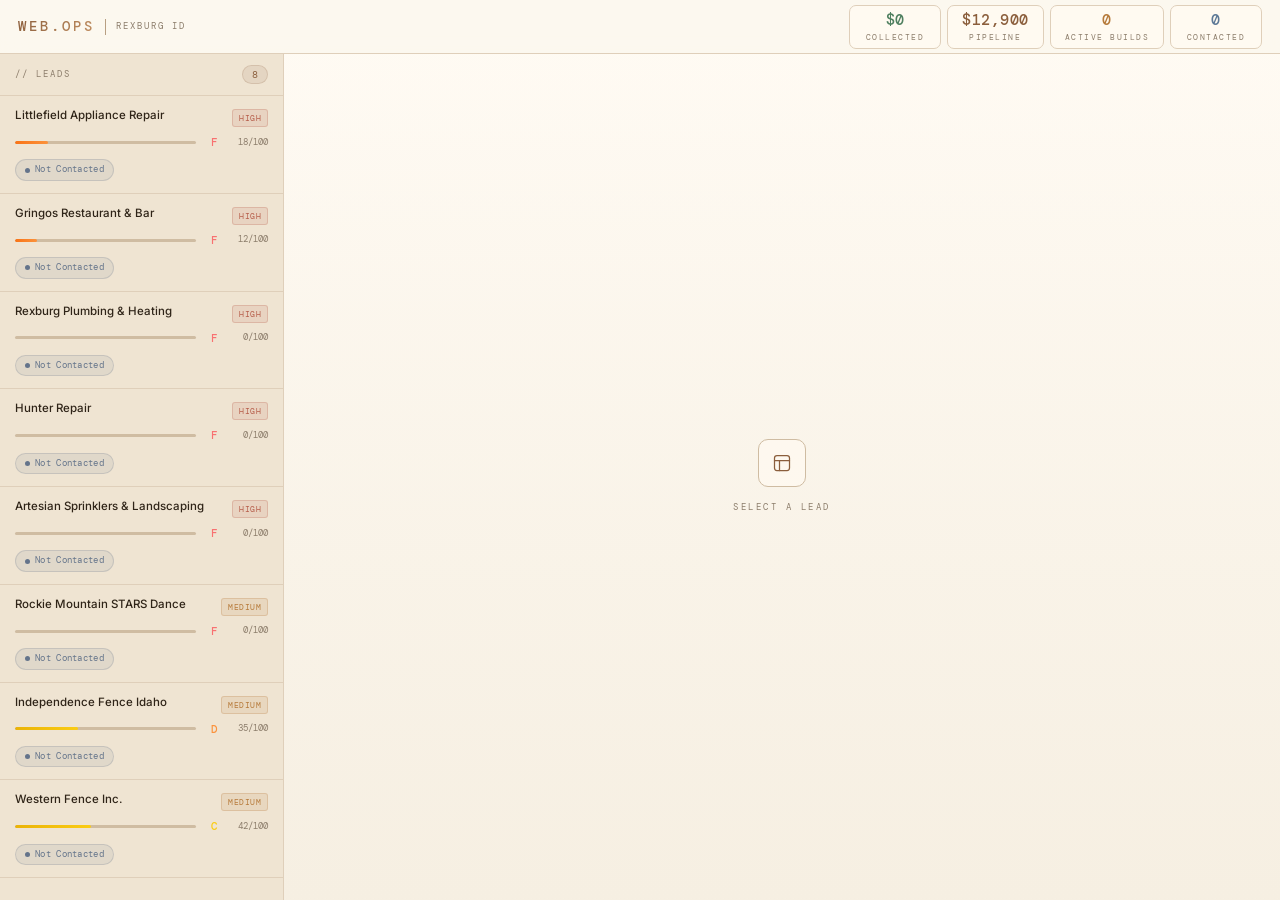
==== index.html @ b69aa04b "Initial commit" ====
<!DOCTYPE html>
<html lang="en">
<head>
  <meta charset="UTF-8">
  <meta name="viewport" content="width=device-width, initial-scale=1.0">
  <title>WEB.OPS — Rexburg CRM</title>
  <link rel="preconnect" href="https://fonts.googleapis.com">
  <link href="https://fonts.googleapis.com/css2?family=Inter:wght@300;400;500;600&family=DM+Mono:ital,wght@0,300;0,400;0,500;1,300&display=swap" rel="stylesheet">
  <link rel="stylesheet" href="styles.css">
</head>
<body>

  <div class="app">

    <!-- ── Topbar ─────────────────────────────────────── -->
    <header class="topbar">

      <!-- Mobile hamburger -->
      <button class="menu-btn" onclick="toggleSidebar()" aria-label="Menu">
        <svg viewBox="0 0 24 24" fill="none" stroke="currentColor" stroke-width="2"
             stroke-linecap="round" stroke-linejoin="round">
          <line x1="3" y1="6"  x2="21" y2="6"/>
          <line x1="3" y1="12" x2="21" y2="12"/>
          <line x1="3" y1="18" x2="21" y2="18"/>
        </svg>
      </button>

      <!-- Logo -->
      <div class="logo">
        <span class="logo-wordmark">WEB.OPS</span>
        <div class="logo-divider"></div>
        <span class="logo-loc">REXBURG ID</span>
      </div>

      <!-- Stats -->
      <div class="stats-row">
        <div class="stat">
          <div class="stat-val" id="s-rev" style="color:var(--green)">$0</div>
          <div class="stat-lbl">COLLECTED</div>
        </div>
        <div class="stat">
          <div class="stat-val" id="s-pip" style="color:var(--accent)">$0</div>
          <div class="stat-lbl">PIPELINE</div>
        </div>
        <div class="stat">
          <div class="stat-val" id="s-bld" style="color:var(--orange)">0</div>
          <div class="stat-lbl">ACTIVE BUILDS</div>
        </div>
        <div class="stat">
          <div class="stat-val" id="s-con" style="color:var(--blue)">0</div>
          <div class="stat-lbl">CONTACTED</div>
        </div>
      </div>

    </header>

    <!-- ── Main layout ──────────────────────────────────── -->
    <div class="main">

      <!-- Mobile overlay -->
      <div class="sidebar-overlay" id="overlay" onclick="closeSidebar()"></div>

      <!-- Sidebar -->
      <aside class="sidebar" id="sidebar">
        <div class="sidebar-header">
          <span class="sidebar-label">// LEADS</span>
          <span class="lead-count" id="lead-count">0</span>
        </div>
        <div class="lead-list" id="lead-list"></div>
      </aside>

      <!-- Detail panel -->
      <main class="content" id="content">
        <div class="empty-state">
          <div class="empty-icon">
            <svg width="20" height="20" viewBox="0 0 24 24" fill="none"
                 stroke="currentColor" stroke-width="1.5"
                 stroke-linecap="round" stroke-linejoin="round">
              <rect x="3" y="3" width="18" height="18" rx="3"/>
              <path d="M3 9h18M9 21V9"/>
            </svg>
          </div>
          <p>SELECT A LEAD</p>
        </div>
      </main>

    </div>
  </div>

  <script src="app.js"></script>
</body>
</html>
---- styles.css ----
/* ─────────────────────────────────────────────────────────────
   WEB.OPS — Rexburg CRM  |  styles.css
───────────────────────────────────────────────────────────── */

/* ── Reset & Variables ────────────────────────────────────── */
*, *::before, *::after {
  box-sizing: border-box;
  margin: 0;
  padding: 0;
}

:root {
  /* Backgrounds */
  --bg:      #f6efe2;
  --bg2:     #efe4d2;
  --card:    #fffaf1;
  --card2:   #f8f0e2;

  /* Borders */
  --border:  #dfcfba;
  --border2: #cfbca2;
  --border3: #b89f82;

  /* Brand accent */
  --accent:       #8b5e3c;
  --accent-glow:  rgba(139, 94, 60, 0.18);
  --accent-soft:  rgba(139, 94, 60, 0.10);

  /* Status colors */
  --red:           #b65d4a;
  --red-bg:        rgba(182, 93, 74, 0.12);
  --red-border:    rgba(182, 93, 74, 0.24);

  --orange:        #b67a3a;
  --orange-bg:     rgba(182, 122, 58, 0.12);
  --orange-border: rgba(182, 122, 58, 0.24);

  --green:         #4f7f5f;
  --green-bg:      rgba(79, 127, 95, 0.12);
  --green-border:  rgba(79, 127, 95, 0.24);

  --blue:          #5c7896;
  --blue-bg:       rgba(92, 120, 150, 0.12);
  --blue-border:   rgba(92, 120, 150, 0.24);

  /* Text */
  --text:       #2f2418;
  --text-sub:   #5d5144;
  --text-muted: #8c7d6b;
  --text-dim:   #b7a791;

  /* Fonts */
  --font: 'Inter', -apple-system, BlinkMacSystemFont, sans-serif;
  --mono: 'DM Mono', 'Fira Code', monospace;

  /* Radius */
  --radius:    10px;
  --radius-sm:  7px;
  --radius-xs:  5px;
}

html, body {
  height: 100%;
  background: linear-gradient(180deg, #fcf8f0 0%, #f1e5d4 100%);
  color: var(--text);
  font-family: var(--font);
  font-size: 13px;
  line-height: 1.5;
  -webkit-font-smoothing: antialiased;
  overflow: hidden;
}


/* ── App shell ────────────────────────────────────────────── */
.app {
  display: flex;
  flex-direction: column;
  height: 100vh;
  height: 100dvh;
  background: linear-gradient(180deg, rgba(255, 250, 241, 0.84) 0%, rgba(246, 239, 226, 0.98) 100%);
}


/* ── Topbar ───────────────────────────────────────────────── */
.topbar {
  display: flex;
  align-items: center;
  gap: 12px;
  padding: 0 18px;
  height: 54px;
  flex-shrink: 0;
  background: rgba(252, 247, 238, 0.88);
  backdrop-filter: blur(16px);
  -webkit-backdrop-filter: blur(16px);
  border-bottom: 1px solid var(--border);
  z-index: 100;
}

/* Hamburger (mobile only) */
.menu-btn {
  display: none;
  align-items: center;
  justify-content: center;
  width: 34px;
  height: 34px;
  border-radius: var(--radius-xs);
  background: var(--card);
  border: 1px solid var(--border2);
  cursor: pointer;
  color: var(--text-muted);
  transition: color 0.15s, border-color 0.15s;
  flex-shrink: 0;
}
.menu-btn:hover {
  color: var(--text);
  border-color: var(--border3);
}
.menu-btn svg {
  width: 16px;
  height: 16px;
  display: block;
  pointer-events: none;
}

/* Logo */
.logo {
  display: flex;
  align-items: center;
  gap: 10px;
  flex-shrink: 0;
  user-select: none;
}
.logo-wordmark {
  font-family: var(--mono);
  font-weight: 500;
  font-size: 14px;
  letter-spacing: 3px;
  background: linear-gradient(130deg, #8b5e3c 0%, #c39163 100%);
  -webkit-background-clip: text;
  -webkit-text-fill-color: transparent;
  background-clip: text;
}
.logo-divider {
  width: 1px;
  height: 16px;
  background: var(--border3);
  flex-shrink: 0;
}
.logo-loc {
  font-family: var(--mono);
  font-size: 9px;
  color: var(--text-muted);
  letter-spacing: 2px;
}

/* Stats */
.stats-row {
  display: flex;
  gap: 6px;
  flex: 1;
  justify-content: flex-end;
  overflow-x: auto;
  scrollbar-width: none;
  -ms-overflow-style: none;
}
.stats-row::-webkit-scrollbar { display: none; }

.stat {
  display: flex;
  flex-direction: column;
  align-items: center;
  justify-content: center;
  background: var(--card);
  border: 1px solid var(--border);
  border-radius: var(--radius-sm);
  padding: 5px 14px;
  min-width: 92px;
  flex-shrink: 0;
  cursor: default;
  transition: border-color 0.2s, background 0.2s;
}
.stat:hover {
  border-color: var(--border2);
  background: var(--card2);
}
.stat-val {
  font-family: var(--mono);
  font-size: 15px;
  font-weight: 500;
  letter-spacing: 0.5px;
  line-height: 1.2;
}
.stat-lbl {
  font-family: var(--mono);
  font-size: 8px;
  color: var(--text-muted);
  letter-spacing: 1.5px;
  margin-top: 2px;
}


/* ── Main layout ──────────────────────────────────────────── */
.main {
  display: flex;
  flex: 1;
  overflow: hidden;
  position: relative;
}


/* ── Sidebar ──────────────────────────────────────────────── */
.sidebar {
  width: 284px;
  flex-shrink: 0;
  display: flex;
  flex-direction: column;
  background: var(--bg2);
  border-right: 1px solid var(--border);
  overflow: hidden;
  transition: transform 0.28s cubic-bezier(0.4, 0, 0.2, 1);
}

.sidebar-header {
  display: flex;
  align-items: center;
  justify-content: space-between;
  padding: 11px 15px;
  border-bottom: 1px solid var(--border);
  flex-shrink: 0;
}
.sidebar-label {
  font-family: var(--mono);
  font-size: 9px;
  color: var(--text-muted);
  letter-spacing: 2px;
}
.lead-count {
  font-family: var(--mono);
  font-size: 10px;
  color: var(--accent);
  background: var(--accent-soft);
  border: 1px solid var(--accent-glow);
  border-radius: 20px;
  padding: 1px 9px;
}

.lead-list {
  overflow-y: auto;
  flex: 1;
}


/* ── Lead card ────────────────────────────────────────────── */
.lead-card {
  padding: 12px 15px;
  border-bottom: 1px solid var(--border);
  cursor: pointer;
  transition: background 0.12s;
  position: relative;
}
.lead-card::before {
  content: '';
  position: absolute;
  left: 0; top: 0; bottom: 0;
  width: 2px;
  background: var(--accent);
  opacity: 0;
  transition: opacity 0.15s;
  border-radius: 0 1px 1px 0;
}
.lead-card:hover               { background: rgba(139, 94, 60, 0.05); }
.lead-card:hover::before       { opacity: 0.5; }
.lead-card.active              { background: rgba(139, 94, 60, 0.10); }
.lead-card.active::before      { opacity: 1; }

.lead-top {
  display: flex;
  align-items: flex-start;
  justify-content: space-between;
  gap: 8px;
  margin-bottom: 7px;
}
.lead-name {
  font-size: 11.5px;
  font-weight: 500;
  color: var(--text);
  line-height: 1.35;
}

/* Priority badge */
.badge {
  font-family: var(--mono);
  font-size: 8px;
  padding: 2px 6px;
  border-radius: 3px;
  letter-spacing: 0.5px;
  flex-shrink: 0;
  margin-top: 1px;
  border: 1px solid transparent;
}
.badge.HIGH   { background: var(--red-bg);    color: var(--red);    border-color: var(--red-border); }
.badge.MEDIUM { background: var(--orange-bg); color: var(--orange); border-color: var(--orange-border); }
.badge.LOW    { background: var(--blue-bg);   color: var(--blue);   border-color: var(--blue-border); }

/* Score bar */
.score-row {
  display: flex;
  align-items: center;
  gap: 8px;
  margin-bottom: 8px;
}
.score-bar {
  flex: 1;
  height: 3px;
  background: var(--border2);
  border-radius: 2px;
  overflow: hidden;
}
.score-fill {
  height: 100%;
  border-radius: 2px;
}
.score-grade {
  font-family: var(--mono);
  font-size: 11px;
  font-weight: 500;
  width: 14px;
  text-align: right;
}
.score-num {
  font-family: var(--mono);
  font-size: 9px;
  color: var(--text-muted);
  min-width: 42px;
  text-align: right;
}


/* ── Status pill ──────────────────────────────────────────── */
.status-pill {
  display: inline-flex;
  align-items: center;
  gap: 5px;
  font-family: var(--mono);
  font-size: 9px;
  padding: 3px 9px;
  border-radius: 20px;
  letter-spacing: 0.3px;
  cursor: pointer;
  border: 1px solid transparent;
  transition: filter 0.15s;
  white-space: nowrap;
  user-select: none;
}
.status-pill:hover { filter: brightness(1.25); }
.status-pill::before {
  content: '';
  width: 5px;
  height: 5px;
  border-radius: 50%;
  background: currentColor;
  flex-shrink: 0;
}

.s-not  { background: rgba(100,116,139,0.10); color: #64748b;      border-color: rgba(100,116,139,0.22); }
.s-con  { background: var(--blue-bg);          color: var(--blue);   border-color: var(--blue-border);    }
.s-meet { background: var(--orange-bg);        color: var(--orange); border-color: var(--orange-border);  }
.s-prop { background: var(--accent-soft);      color: var(--accent); border-color: rgba(139, 94, 60, 0.28); }
.s-prog { background: var(--green-bg);         color: var(--green);  border-color: var(--green-border);   }
.s-comp { background: rgba(79, 127, 95, 0.16); color: #3f664d;       border-color: rgba(79, 127, 95, 0.30); }
.s-pass { background: rgba(182, 93, 74, 0.08); color: #72453a;       border-color: rgba(182, 93, 74, 0.16); }


/* ── Content panel ────────────────────────────────────────── */
.content {
  flex: 1;
  overflow-y: auto;
  background: linear-gradient(180deg, rgba(255, 251, 244, 0.72) 0%, rgba(246, 239, 226, 0.92) 100%);
  padding: 18px;
}

.empty-state {
  display: flex;
  flex-direction: column;
  align-items: center;
  justify-content: center;
  height: 100%;
  gap: 14px;
}
.empty-icon {
  width: 48px;
  height: 48px;
  border: 1px solid var(--border2);
  border-radius: var(--radius);
  background: rgba(255, 250, 241, 0.75);
  display: flex;
  align-items: center;
  justify-content: center;
  color: var(--accent);
}
.empty-state p {
  font-family: var(--mono);
  font-size: 9px;
  letter-spacing: 2.5px;
  color: var(--text-muted);
}


/* ── Detail sections ──────────────────────────────────────── */
.section {
  background: var(--card);
  border: 1px solid var(--border);
  border-radius: var(--radius);
  padding: 15px;
  margin-bottom: 10px;
  box-shadow: 0 12px 32px rgba(115, 87, 58, 0.06);
}
.section:last-child { margin-bottom: 0; }

.section-title {
  display: flex;
  align-items: center;
  gap: 8px;
  font-family: var(--mono);
  font-size: 8px;
  color: var(--accent);
  letter-spacing: 2.5px;
  margin-bottom: 13px;
}
.section-title::after {
  content: '';
  flex: 1;
  height: 1px;
  background: linear-gradient(to right, var(--border2), transparent);
}

/* Pipeline step pills */
.pipe-steps {
  display: flex;
  gap: 4px;
  flex-wrap: wrap;
  margin-bottom: 14px;
}
.pipe-step {
  font-family: var(--mono);
  font-size: 9px;
  padding: 4px 11px;
  border-radius: 20px;
  cursor: pointer;
  border: 1px solid var(--border2);
  color: var(--text-muted);
  transition: border-color 0.15s, color 0.15s, background 0.15s;
  white-space: nowrap;
  user-select: none;
}
.pipe-step:hover  { border-color: var(--border3); color: var(--text-sub); }
.pipe-step.act    { border-color: var(--accent); color: var(--accent); background: var(--accent-soft); font-weight: 500; }
.pipe-step.pass-s { border-color: rgba(182, 93, 74, 0.20); color: #72453a; background: rgba(182, 93, 74, 0.06); }

/* Info grid */
.info-grid {
  display: grid;
  grid-template-columns: 1fr 1fr;
  gap: 6px;
}
.info-cell {
  background: var(--bg2);
  border: 1px solid var(--border);
  border-radius: var(--radius-xs);
  padding: 9px 11px;
}
.info-key {
  font-family: var(--mono);
  font-size: 8px;
  color: var(--text-muted);
  letter-spacing: 1px;
  margin-bottom: 3px;
}
.info-val {
  font-size: 12px;
  color: var(--text);
  font-weight: 500;
  word-break: break-word;
}
.info-cell-wide {
  grid-column: 1 / -1;
}
.info-cell-price {
  grid-column: 1 / -1;
}
.info-input,
.info-select,
.editor-area {
  width: 100%;
  border: 1px solid var(--border);
  border-radius: var(--radius-xs);
  background: rgba(255, 250, 241, 0.92);
  color: var(--text);
  font-family: var(--font);
  font-size: 12.5px;
  line-height: 1.5;
  outline: none;
  transition: border-color 0.15s, box-shadow 0.15s, background 0.15s;
}
.info-input,
.info-select {
  min-height: 38px;
  padding: 0 11px;
}
.info-select {
  cursor: pointer;
}
.editor-area {
  padding: 10px 11px;
  min-height: 108px;
  resize: vertical;
}
.info-input:focus,
.info-select:focus,
.editor-area:focus {
  border-color: var(--accent);
  background: #fffdf8;
  box-shadow: 0 0 0 3px rgba(139, 94, 60, 0.08);
}
.info-input[type="number"] {
  appearance: textfield;
  -moz-appearance: textfield;
}
.info-input[type="number"]::-webkit-outer-spin-button,
.info-input[type="number"]::-webkit-inner-spin-button {
  -webkit-appearance: none;
  margin: 0;
}
.field-meta {
  margin-top: 7px;
  font-family: var(--mono);
  font-size: 9px;
  color: var(--text-muted);
  letter-spacing: 0.5px;
}
.field-link {
  display: inline-flex;
  align-items: center;
  color: var(--accent);
  font-family: var(--mono);
  font-size: 10px;
  letter-spacing: 0.4px;
  text-decoration: none;
  border-bottom: 1px solid rgba(139, 94, 60, 0.24);
}
.field-link:hover {
  color: #6f4a2f;
  border-bottom-color: rgba(111, 74, 47, 0.42);
}
.section-hint {
  margin-bottom: 8px;
  font-family: var(--mono);
  font-size: 8px;
  color: var(--text-muted);
  letter-spacing: 1px;
}
.action-btn {
  min-height: 38px;
  padding: 0 12px;
  border: 1px solid var(--border2);
  border-radius: var(--radius-xs);
  background: rgba(255, 250, 241, 0.92);
  color: var(--accent);
  font-family: var(--mono);
  font-size: 9px;
  letter-spacing: 0.9px;
  cursor: pointer;
  transition: border-color 0.15s, color 0.15s, background 0.15s, opacity 0.15s;
  flex-shrink: 0;
}
.action-btn:hover {
  border-color: var(--accent);
  background: #fffdf8;
}
.action-btn.subtle {
  color: var(--text-muted);
}
.action-btn:disabled {
  opacity: 0.45;
  cursor: not-allowed;
}
.site-control {
  display: flex;
  align-items: flex-start;
  gap: 8px;
}
.site-panel {
  flex: 1;
  min-width: 0;
}
.site-input-row {
  display: flex;
  align-items: center;
  gap: 8px;
}
.site-input-row .info-input {
  flex: 1;
}
.site-link-shell {
  min-height: 38px;
  display: flex;
  align-items: center;
  padding: 0 11px;
  background: rgba(255, 250, 241, 0.92);
  border: 1px solid var(--border);
  border-radius: var(--radius-xs);
}
.list-builder {
  display: flex;
  align-items: center;
  gap: 8px;
  margin-bottom: 10px;
}
.list-builder .info-input {
  flex: 1;
}
.issues,
.scope-list {
  display: flex;
  flex-direction: column;
  gap: 5px;
}
.issue,
.scope-item {
  display: flex;
  align-items: flex-start;
  gap: 11px;
  padding: 8px 11px;
  background: var(--bg2);
  border-radius: var(--radius-xs);
  line-height: 1.45;
}
.issue {
  border-left: 2px solid var(--red);
}
.scope-item {
  border-left: 2px solid var(--blue);
}
.issue-dot {
  color: var(--red);
  font-size: 7px;
  margin-top: 3px;
  flex-shrink: 0;
}
.scope-num {
  font-family: var(--mono);
  color: var(--blue);
  font-size: 9px;
  flex-shrink: 0;
  margin-top: 2px;
  min-width: 22px;
}
.list-item-text {
  flex: 1;
  min-width: 0;
  font-size: 12px;
  color: var(--text-sub);
}
.list-item-actions {
  display: flex;
  align-items: center;
  gap: 6px;
  flex-wrap: wrap;
  margin-left: auto;
}
.chip-action {
  min-height: 24px;
  padding: 0 8px;
  border: 1px solid var(--border2);
  border-radius: 999px;
  background: rgba(255, 250, 241, 0.92);
  color: var(--text-muted);
  font-family: var(--mono);
  font-size: 8px;
  letter-spacing: 0.6px;
  cursor: pointer;
  transition: border-color 0.15s, color 0.15s, background 0.15s;
}
.chip-action:hover {
  border-color: var(--accent);
  color: var(--accent);
}
.chip-action.danger:hover {
  border-color: var(--red);
  color: var(--red);
}
.empty-list-note {
  font-family: var(--mono);
  font-size: 9px;
  color: var(--text-muted);
}

/* Price range editor */
.price-editor {
  display: flex;
  flex-direction: column;
  gap: 10px;
}
.price-inputs {
  display: grid;
  grid-template-columns: repeat(2, minmax(0, 1fr));
  gap: 8px;
}
.price-field {
  display: flex;
  flex-direction: column;
  gap: 5px;
}
.price-label {
  font-family: var(--mono);
  font-size: 8px;
  color: var(--text-muted);
  letter-spacing: 1px;
}
.price-input-wrap {
  display: flex;
  align-items: center;
  gap: 7px;
  min-height: 38px;
  padding: 0 11px;
  background: rgba(255, 250, 241, 0.92);
  border: 1px solid var(--border);
  border-radius: var(--radius-xs);
  transition: border-color 0.15s, box-shadow 0.15s, background 0.15s;
}
.price-input-wrap:focus-within {
  border-color: var(--accent);
  background: #fffdf8;
  box-shadow: 0 0 0 3px rgba(139, 94, 60, 0.08);
}
.price-currency {
  font-family: var(--mono);
  font-size: 11px;
  color: var(--green);
}
.price-input {
  width: 100%;
  border: none;
  background: transparent;
  color: var(--text);
  font-family: var(--mono);
  font-size: 13px;
  outline: none;
  appearance: textfield;
  -moz-appearance: textfield;
}
.price-input::-webkit-outer-spin-button,
.price-input::-webkit-inner-spin-button {
  -webkit-appearance: none;
  margin: 0;
}
.price-sliders {
  display: flex;
  flex-direction: column;
  gap: 8px;
  max-height: 0;
  opacity: 0;
  overflow: hidden;
  pointer-events: none;
  transition: max-height 0.18s ease, opacity 0.18s ease;
}
.price-editor:focus-within .price-sliders {
  max-height: 80px;
  opacity: 1;
  pointer-events: auto;
}
.price-slider {
  width: 100%;
  margin: 0;
  accent-color: var(--accent);
  cursor: pointer;
}
.price-summary {
  font-family: var(--mono);
  font-size: 10px;
  color: var(--green);
  letter-spacing: 0.4px;
}
.editor-area.pitch-editor {
  min-height: 118px;
  line-height: 1.72;
  font-style: italic;
}

/* Sub-label */
.sub-lbl {
  font-family: var(--mono);
  font-size: 8px;
  color: var(--text-muted);
  letter-spacing: 1.5px;
  margin-bottom: 7px;
}

/* Pages grid */
.pages-grid {
  display: grid;
  grid-template-columns: repeat(auto-fill, minmax(88px, 1fr));
  gap: 5px;
  margin-bottom: 13px;
}
.page-check {
  display: flex;
  align-items: center;
  gap: 5px;
  background: var(--bg2);
  border: 1px solid var(--border);
  border-radius: var(--radius-xs);
  padding: 5px 9px;
  cursor: pointer;
  transition: border-color 0.15s;
  user-select: none;
}
.page-check:hover   { border-color: var(--border2); }
.page-check.ck      { border-color: var(--green-border); background: rgba(79, 127, 95, 0.08); }
.page-check input   { accent-color: var(--green); width: 11px; height: 11px; flex-shrink: 0; pointer-events: none; }
.page-check span    { font-family: var(--mono); font-size: 10px; color: var(--text-muted); pointer-events: none; }
.page-check.ck span { color: var(--green); }

/* Stack selector */
.stack-opts {
  display: flex;
  gap: 5px;
  flex-wrap: wrap;
  margin-bottom: 13px;
}
.stack-opt {
  font-family: var(--mono);
  font-size: 10px;
  padding: 4px 13px;
  border-radius: 20px;
  border: 1px solid var(--border2);
  color: var(--text-muted);
  cursor: pointer;
  transition: border-color 0.15s, color 0.15s, background 0.15s;
  user-select: none;
}
.stack-opt:hover { border-color: var(--border3); color: var(--text-sub); }
.stack-opt.sel   { background: var(--accent-soft); border-color: rgba(139, 94, 60, 0.30); color: var(--accent); }

/* Delivery steps */
.deliv-steps {
  display: flex;
  gap: 5px;
  flex-wrap: wrap;
  margin-bottom: 13px;
}
.deliv-step {
  font-family: var(--mono);
  font-size: 10px;
  padding: 4px 13px;
  border-radius: 20px;
  border: 1px solid var(--border2);
  color: var(--text-muted);
  cursor: pointer;
  transition: border-color 0.15s, color 0.15s, background 0.15s;
  user-select: none;
}
.deliv-step:hover { border-color: var(--orange-border); color: var(--orange); }
.deliv-step.acd   { border-color: var(--orange-border); color: var(--orange); background: var(--orange-bg); }
.deliv-step.dnd   { border-color: var(--green-border);  color: var(--green);  background: var(--green-bg);  }

/* Invoice row */
.invoice-row {
  display: flex;
  align-items: center;
  gap: 8px;
  background: var(--bg2);
  border: 1px solid var(--border);
  border-radius: var(--radius-sm);
  padding: 9px 13px;
}
.inv-cur {
  color: var(--green);
  font-family: var(--mono);
  font-size: 15px;
  flex-shrink: 0;
}
.inv-input {
  background: transparent;
  border: none;
  color: var(--green);
  font-family: var(--mono);
  font-size: 15px;
  width: 120px;
  outline: none;
}
.inv-input::placeholder { color: var(--text-dim); }
.inv-right {
  margin-left: auto;
  display: flex;
  align-items: center;
  gap: 9px;
}
.paid-lbl {
  font-family: var(--mono);
  font-size: 9px;
  letter-spacing: 1px;
  transition: color 0.2s;
}

/* Toggle switch */
.toggle {
  width: 36px;
  height: 19px;
  border-radius: 10px;
  background: var(--border2);
  cursor: pointer;
  position: relative;
  transition: background 0.22s;
  flex-shrink: 0;
}
.toggle.on { background: rgba(79, 127, 95, 0.30); }
.toggle-knob {
  width: 13px;
  height: 13px;
  border-radius: 50%;
  background: var(--text-muted);
  position: absolute;
  top: 3px;
  left: 3px;
  transition: left 0.22s, background 0.22s;
  box-shadow: 0 1px 4px rgba(0, 0, 0, 0.4);
}
.toggle.on .toggle-knob {
  left: 20px;
  background: var(--green);
}

/* Notes textarea */
.notes-area {
  width: 100%;
  background: var(--bg2);
  border: 1px solid var(--border);
  border-radius: var(--radius-sm);
  padding: 11px 12px;
  color: var(--text);
  font-family: var(--font);
  font-size: 12.5px;
  resize: vertical;
  min-height: 80px;
  outline: none;
  line-height: 1.65;
  transition: border-color 0.15s, background 0.15s;
}
.notes-area:focus       { border-color: var(--accent); background: var(--card2); }
.notes-area::placeholder { color: var(--text-dim); }


/* ── Scrollbars ───────────────────────────────────────────── */
::-webkit-scrollbar        { width: 4px; height: 4px; }
::-webkit-scrollbar-track  { background: transparent; }
::-webkit-scrollbar-thumb  { background: var(--border2); border-radius: 4px; }
::-webkit-scrollbar-thumb:hover { background: var(--border3); }


/* ── Mobile sidebar overlay ───────────────────────────────── */
.sidebar-overlay {
  display: none;
  position: fixed;
  inset: 0;
  background: rgba(59, 43, 27, 0.32);
  z-index: 50;
  backdrop-filter: blur(3px);
  -webkit-backdrop-filter: blur(3px);
}
.sidebar-overlay.open { display: block; }


/* ── Responsive ───────────────────────────────────────────── */
@media (max-width: 768px) {
  .menu-btn { display: flex; }

  .topbar { padding: 0 12px; gap: 8px; }
  .stat   { min-width: 78px; padding: 4px 10px; }
  .stat-val { font-size: 13px; }

  /* Sidebar becomes a drawer */
  .sidebar {
    position: fixed;
    left: 0;
    top: 54px;
    bottom: 0;
    z-index: 60;
    transform: translateX(-100%);
    width: min(284px, 88vw);
    box-shadow: 6px 0 32px rgba(73, 54, 36, 0.22);
  }
  .sidebar.open { transform: translateX(0); }

  .content    { padding: 13px; }
  .info-grid  { grid-template-columns: 1fr 1fr; }
  .pages-grid { grid-template-columns: repeat(auto-fill, minmax(80px, 1fr)); }
}

@media (max-width: 460px) {
  .info-grid { grid-template-columns: 1fr; }
  .price-inputs { grid-template-columns: 1fr; }
  .site-control,
  .site-input-row,
  .list-builder {
    flex-direction: column;
    align-items: stretch;
  }
  .list-item-actions {
    margin-left: 0;
  }
  .stat      { min-width: 68px; padding: 3px 8px; }
  .stat-val  { font-size: 12px; }
  .stat-lbl  { font-size: 7px; }
}
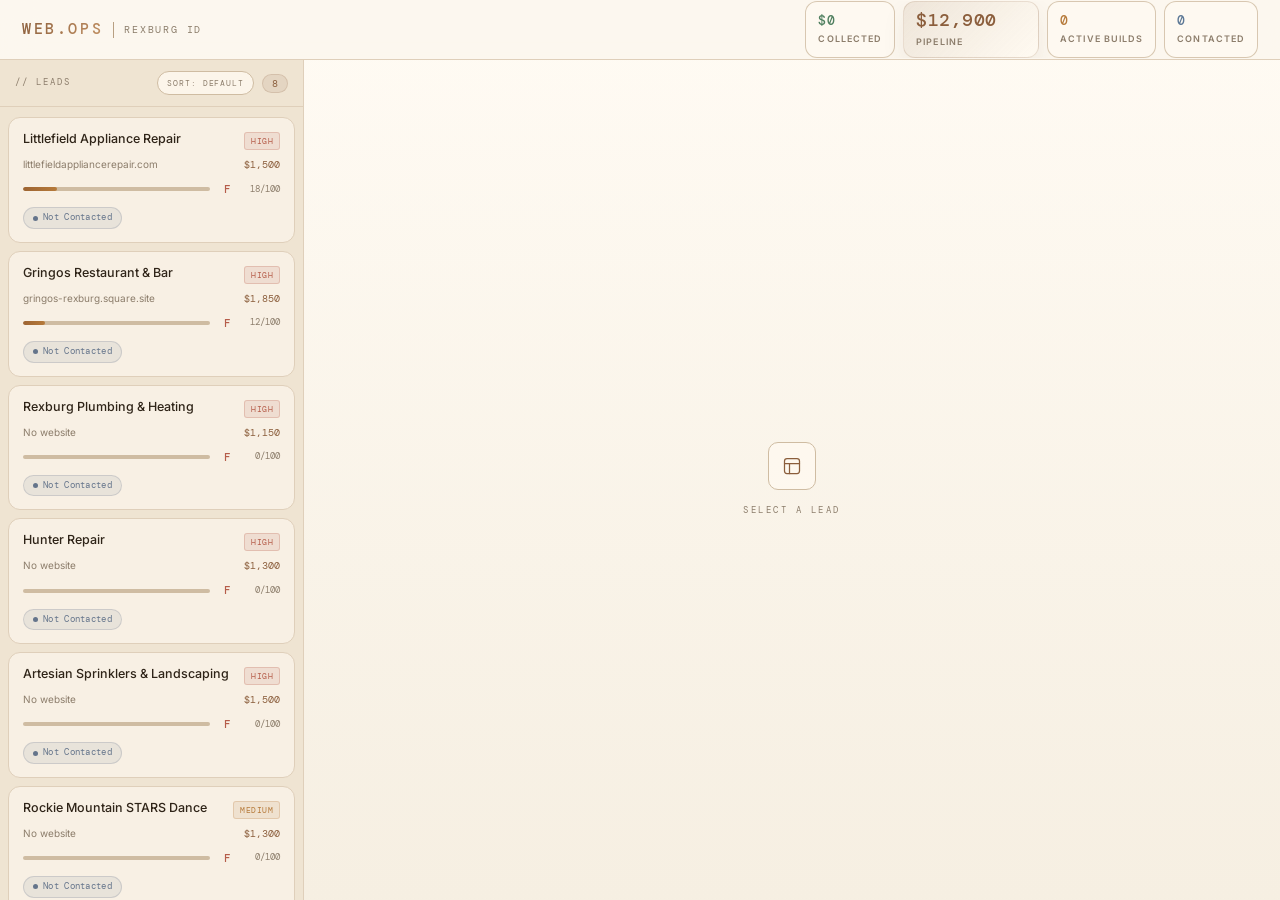
==== commit c2e26596: "changes made" ====
--- a/index.html
+++ b/index.html
@@ -34,19 +34,19 @@
 
       <!-- Stats -->
       <div class="stats-row">
-        <div class="stat">
+        <div class="stat stat-secondary">
           <div class="stat-val" id="s-rev" style="color:var(--green)">$0</div>
           <div class="stat-lbl">COLLECTED</div>
         </div>
-        <div class="stat">
+        <div class="stat stat-primary">
           <div class="stat-val" id="s-pip" style="color:var(--accent)">$0</div>
           <div class="stat-lbl">PIPELINE</div>
         </div>
-        <div class="stat">
+        <div class="stat stat-secondary">
           <div class="stat-val" id="s-bld" style="color:var(--orange)">0</div>
           <div class="stat-lbl">ACTIVE BUILDS</div>
         </div>
-        <div class="stat">
+        <div class="stat stat-secondary">
           <div class="stat-val" id="s-con" style="color:var(--blue)">0</div>
           <div class="stat-lbl">CONTACTED</div>
         </div>
@@ -64,7 +64,10 @@
       <aside class="sidebar" id="sidebar">
         <div class="sidebar-header">
           <span class="sidebar-label">// LEADS</span>
-          <span class="lead-count" id="lead-count">0</span>
+          <div class="sidebar-tools">
+            <button class="sort-btn" id="sort-btn" type="button" onclick="togglePrioritySort()">SORT: DEFAULT</button>
+            <span class="lead-count" id="lead-count">0</span>
+          </div>
         </div>
         <div class="lead-list" id="lead-list"></div>
       </aside>
--- a/styles.css
+++ b/styles.css
@@ -57,6 +57,10 @@
   --radius:    10px;
   --radius-sm:  7px;
   --radius-xs:  5px;
+
+  /* Elevation */
+  --shadow-soft: 0 12px 28px rgba(115, 87, 58, 0.07);
+  --shadow-lift: 0 14px 30px rgba(115, 87, 58, 0.12);
 }
 
 html, body {
@@ -85,11 +89,11 @@
 .topbar {
   display: flex;
   align-items: center;
-  gap: 12px;
-  padding: 0 18px;
-  height: 54px;
-  flex-shrink: 0;
-  background: rgba(252, 247, 238, 0.88);
+  gap: 16px;
+  padding: 0 22px;
+  height: 60px;
+  flex-shrink: 0;
+  background: rgba(252, 247, 238, 0.82);
   backdrop-filter: blur(16px);
   -webkit-backdrop-filter: blur(16px);
   border-bottom: 1px solid var(--border);
@@ -133,8 +137,8 @@
 .logo-wordmark {
   font-family: var(--mono);
   font-weight: 500;
-  font-size: 14px;
-  letter-spacing: 3px;
+  font-size: 15px;
+  letter-spacing: 2.6px;
   background: linear-gradient(130deg, #8b5e3c 0%, #c39163 100%);
   -webkit-background-clip: text;
   -webkit-text-fill-color: transparent;
@@ -148,15 +152,15 @@
 }
 .logo-loc {
   font-family: var(--mono);
-  font-size: 9px;
-  color: var(--text-muted);
-  letter-spacing: 2px;
+  font-size: 10px;
+  color: var(--text-muted);
+  letter-spacing: 1.8px;
 }
 
 /* Stats */
 .stats-row {
   display: flex;
-  gap: 6px;
+  gap: 8px;
   flex: 1;
   justify-content: flex-end;
   overflow-x: auto;
@@ -168,20 +172,33 @@
 .stat {
   display: flex;
   flex-direction: column;
-  align-items: center;
+  align-items: flex-start;
   justify-content: center;
-  background: var(--card);
-  border: 1px solid var(--border);
-  border-radius: var(--radius-sm);
-  padding: 5px 14px;
-  min-width: 92px;
+  background: rgba(255, 250, 241, 0.72);
+  border: 1px solid rgba(207, 188, 162, 0.8);
+  border-radius: 12px;
+  padding: 8px 12px;
+  min-width: 84px;
   flex-shrink: 0;
   cursor: default;
-  transition: border-color 0.2s, background 0.2s;
+  transition: border-color 0.2s, background 0.2s, box-shadow 0.2s;
 }
 .stat:hover {
   border-color: var(--border2);
-  background: var(--card2);
+  background: #fffdf8;
+  box-shadow: 0 10px 18px rgba(115, 87, 58, 0.06);
+}
+.stat-primary {
+  min-width: 136px;
+  background: linear-gradient(135deg, rgba(139, 94, 60, 0.12) 0%, rgba(255, 250, 241, 0.96) 100%);
+  border-color: rgba(139, 94, 60, 0.18);
+  box-shadow: 0 10px 22px rgba(115, 87, 58, 0.08);
+}
+.stat-primary .stat-val {
+  font-size: 18px;
+}
+.stat-secondary .stat-val {
+  font-size: 13px;
 }
 .stat-val {
   font-family: var(--mono);
@@ -191,11 +208,13 @@
   line-height: 1.2;
 }
 .stat-lbl {
-  font-family: var(--mono);
-  font-size: 8px;
-  color: var(--text-muted);
-  letter-spacing: 1.5px;
-  margin-top: 2px;
+  font-family: var(--font);
+  font-size: 9px;
+  font-weight: 600;
+  color: var(--text-muted);
+  letter-spacing: 0.12em;
+  text-transform: uppercase;
+  margin-top: 3px;
 }
 
 
@@ -210,7 +229,7 @@
 
 /* ── Sidebar ──────────────────────────────────────────────── */
 .sidebar {
-  width: 284px;
+  width: 304px;
   flex-shrink: 0;
   display: flex;
   flex-direction: column;
@@ -233,6 +252,33 @@
   font-size: 9px;
   color: var(--text-muted);
   letter-spacing: 2px;
+}
+.sidebar-tools {
+  display: flex;
+  align-items: center;
+  gap: 8px;
+}
+.sort-btn {
+  min-height: 24px;
+  padding: 0 9px;
+  border: 1px solid var(--border2);
+  border-radius: 999px;
+  background: rgba(255, 250, 241, 0.8);
+  color: var(--text-muted);
+  font-family: var(--mono);
+  font-size: 8px;
+  letter-spacing: 0.9px;
+  cursor: pointer;
+  transition: border-color 0.15s, color 0.15s, background 0.15s;
+}
+.sort-btn:hover {
+  border-color: var(--accent);
+  color: var(--accent);
+}
+.sort-btn.active {
+  color: var(--accent);
+  border-color: rgba(139, 94, 60, 0.24);
+  background: rgba(139, 94, 60, 0.10);
 }
 .lead-count {
   font-family: var(--mono);
@@ -245,6 +291,10 @@
 }
 
 .lead-list {
+  display: flex;
+  flex-direction: column;
+  gap: 8px;
+  padding: 10px 8px 14px;
   overflow-y: auto;
   flex: 1;
 }
@@ -252,25 +302,27 @@
 
 /* ── Lead card ────────────────────────────────────────────── */
 .lead-card {
-  padding: 12px 15px;
-  border-bottom: 1px solid var(--border);
-  cursor: pointer;
-  transition: background 0.12s;
+  padding: 13px 14px;
+  border: 1px solid var(--border);
+  border-radius: 12px;
+  background: rgba(255, 250, 241, 0.58);
+  cursor: pointer;
+  transition: background 0.12s, border-color 0.12s, box-shadow 0.12s;
   position: relative;
 }
 .lead-card::before {
   content: '';
   position: absolute;
-  left: 0; top: 0; bottom: 0;
-  width: 2px;
+  left: -1px; top: -1px; bottom: -1px;
+  width: 3px;
   background: var(--accent);
   opacity: 0;
   transition: opacity 0.15s;
-  border-radius: 0 1px 1px 0;
-}
-.lead-card:hover               { background: rgba(139, 94, 60, 0.05); }
+  border-radius: 12px 0 0 12px;
+}
+.lead-card:hover               { background: rgba(139, 94, 60, 0.05); border-color: var(--border2); }
 .lead-card:hover::before       { opacity: 0.5; }
-.lead-card.active              { background: rgba(139, 94, 60, 0.10); }
+.lead-card.active              { background: rgba(139, 94, 60, 0.10); border-color: rgba(139, 94, 60, 0.18); box-shadow: 0 10px 18px rgba(115, 87, 58, 0.08); }
 .lead-card.active::before      { opacity: 1; }
 
 .lead-top {
@@ -281,10 +333,30 @@
   margin-bottom: 7px;
 }
 .lead-name {
-  font-size: 11.5px;
+  font-size: 12.5px;
   font-weight: 500;
   color: var(--text);
   line-height: 1.35;
+}
+.lead-meta-row {
+  display: flex;
+  align-items: center;
+  justify-content: space-between;
+  gap: 10px;
+  margin-bottom: 9px;
+}
+.lead-meta {
+  min-width: 0;
+  overflow: hidden;
+  text-overflow: ellipsis;
+  white-space: nowrap;
+  font-size: 10px;
+  color: var(--text-muted);
+}
+.lead-meta-price {
+  flex-shrink: 0;
+  font-family: var(--mono);
+  color: var(--accent);
 }
 
 /* Priority badge */
@@ -297,21 +369,30 @@
   flex-shrink: 0;
   margin-top: 1px;
   border: 1px solid transparent;
+  transition: filter 0.15s, transform 0.15s, border-color 0.15s;
 }
 .badge.HIGH   { background: var(--red-bg);    color: var(--red);    border-color: var(--red-border); }
 .badge.MEDIUM { background: var(--orange-bg); color: var(--orange); border-color: var(--orange-border); }
 .badge.LOW    { background: var(--blue-bg);   color: var(--blue);   border-color: var(--blue-border); }
+.badge-action {
+  cursor: pointer;
+  user-select: none;
+}
+.badge-action:hover {
+  filter: brightness(0.98);
+  transform: translateY(-1px);
+}
 
 /* Score bar */
 .score-row {
   display: flex;
   align-items: center;
-  gap: 8px;
-  margin-bottom: 8px;
+  gap: 7px;
+  margin-bottom: 9px;
 }
 .score-bar {
   flex: 1;
-  height: 3px;
+  height: 4px;
   background: var(--border2);
   border-radius: 2px;
   overflow: hidden;
@@ -376,7 +457,7 @@
   flex: 1;
   overflow-y: auto;
   background: linear-gradient(180deg, rgba(255, 251, 244, 0.72) 0%, rgba(246, 239, 226, 0.92) 100%);
-  padding: 18px;
+  padding: 22px;
 }
 
 .empty-state {
@@ -411,9 +492,9 @@
   background: var(--card);
   border: 1px solid var(--border);
   border-radius: var(--radius);
-  padding: 15px;
-  margin-bottom: 10px;
-  box-shadow: 0 12px 32px rgba(115, 87, 58, 0.06);
+  padding: 18px;
+  margin-bottom: 12px;
+  box-shadow: var(--shadow-soft);
 }
 .section:last-child { margin-bottom: 0; }
 
@@ -422,10 +503,10 @@
   align-items: center;
   gap: 8px;
   font-family: var(--mono);
-  font-size: 8px;
+  font-size: 8.5px;
   color: var(--accent);
-  letter-spacing: 2.5px;
-  margin-bottom: 13px;
+  letter-spacing: 2.2px;
+  margin-bottom: 15px;
 }
 .section-title::after {
   content: '';
@@ -434,6 +515,133 @@
   background: linear-gradient(to right, var(--border2), transparent);
 }
 
+/* Lead hero */
+.hero-card {
+  background: linear-gradient(135deg, rgba(255, 250, 241, 0.98) 0%, rgba(247, 236, 219, 0.92) 100%);
+}
+.hero-shell {
+  display: grid;
+  grid-template-columns: minmax(0, 1.6fr) minmax(240px, 0.95fr);
+  gap: 16px;
+  align-items: start;
+}
+.hero-kicker {
+  font-family: var(--mono);
+  font-size: 8.5px;
+  color: var(--text-muted);
+  letter-spacing: 2px;
+}
+.hero-name-input {
+  width: 100%;
+  border: none;
+  background: transparent;
+  color: var(--text);
+  font-family: var(--font);
+  font-size: clamp(28px, 4vw, 34px);
+  font-weight: 600;
+  line-height: 1.05;
+  padding: 0;
+  margin: 8px 0 14px;
+  outline: none;
+}
+.hero-chip-row {
+  display: flex;
+  flex-wrap: wrap;
+  gap: 8px;
+  margin-bottom: 14px;
+}
+.hero-chip-row .status-pill,
+.hero-chip-row .badge {
+  margin-top: 0;
+}
+.hero-chip-row .badge {
+  display: inline-flex;
+  align-items: center;
+  min-height: 28px;
+  padding: 0 10px;
+  border-radius: 999px;
+}
+.hero-chip {
+  display: inline-flex;
+  align-items: center;
+  gap: 6px;
+  min-height: 28px;
+  padding: 0 10px;
+  border-radius: 999px;
+  border: 1px solid var(--border);
+  background: rgba(255, 250, 241, 0.76);
+  font-size: 11px;
+  color: var(--text-sub);
+}
+.hero-chip strong {
+  font-family: var(--mono);
+  font-size: 11px;
+  color: var(--text);
+}
+.hero-contact-grid {
+  display: grid;
+  grid-template-columns: 1.2fr 0.8fr;
+  gap: 10px;
+}
+.hero-contact-card {
+  padding: 12px;
+  border: 1px solid var(--border);
+  border-radius: 12px;
+  background: rgba(255, 250, 241, 0.72);
+}
+.hero-contact-card .info-key {
+  margin-bottom: 8px;
+}
+.hero-metrics {
+  display: grid;
+  grid-template-columns: repeat(2, minmax(0, 1fr));
+  gap: 10px;
+}
+.hero-metric {
+  padding: 12px;
+  border: 1px solid rgba(139, 94, 60, 0.12);
+  border-radius: 12px;
+  background: rgba(139, 94, 60, 0.06);
+}
+.hero-metric-label {
+  display: block;
+  margin-bottom: 8px;
+  font-family: var(--mono);
+  font-size: 8px;
+  color: var(--text-muted);
+  letter-spacing: 1.6px;
+  text-transform: uppercase;
+}
+.hero-metric-value {
+  display: block;
+  font-family: var(--mono);
+  font-size: 19px;
+  line-height: 1.15;
+  color: var(--text);
+  word-break: break-word;
+}
+.hero-metric-site {
+  font-size: 13px;
+  line-height: 1.35;
+}
+.hero-metric-note {
+  display: block;
+  margin-top: 4px;
+  font-size: 11px;
+  color: var(--text-sub);
+}
+.hero-score-track {
+  height: 5px;
+  margin-top: 10px;
+  border-radius: 999px;
+  overflow: hidden;
+  background: rgba(207, 188, 162, 0.8);
+}
+.hero-score-fill {
+  height: 100%;
+  border-radius: inherit;
+}
+
 /* Pipeline step pills */
 .pipe-steps {
   display: flex;
@@ -461,20 +669,20 @@
 .info-grid {
   display: grid;
   grid-template-columns: 1fr 1fr;
-  gap: 6px;
+  gap: 10px;
 }
 .info-cell {
   background: var(--bg2);
   border: 1px solid var(--border);
   border-radius: var(--radius-xs);
-  padding: 9px 11px;
+  padding: 12px;
 }
 .info-key {
   font-family: var(--mono);
   font-size: 8px;
   color: var(--text-muted);
   letter-spacing: 1px;
-  margin-bottom: 3px;
+  margin-bottom: 6px;
 }
 .info-val {
   font-size: 12px;
@@ -533,10 +741,10 @@
 }
 .field-meta {
   margin-top: 7px;
-  font-family: var(--mono);
-  font-size: 9px;
-  color: var(--text-muted);
-  letter-spacing: 0.5px;
+  font-family: var(--font);
+  font-size: 11px;
+  color: var(--text-muted);
+  letter-spacing: 0.02em;
 }
 .field-link {
   display: inline-flex;
@@ -554,10 +762,10 @@
 }
 .section-hint {
   margin-bottom: 8px;
-  font-family: var(--mono);
-  font-size: 8px;
-  color: var(--text-muted);
-  letter-spacing: 1px;
+  font-family: var(--font);
+  font-size: 11px;
+  color: var(--text-muted);
+  letter-spacing: 0.02em;
 }
 .action-btn {
   min-height: 38px;
@@ -566,9 +774,10 @@
   border-radius: var(--radius-xs);
   background: rgba(255, 250, 241, 0.92);
   color: var(--accent);
-  font-family: var(--mono);
-  font-size: 9px;
-  letter-spacing: 0.9px;
+  font-family: var(--font);
+  font-size: 10px;
+  font-weight: 600;
+  letter-spacing: 0.06em;
   cursor: pointer;
   transition: border-color 0.15s, color 0.15s, background 0.15s, opacity 0.15s;
   flex-shrink: 0;
@@ -602,7 +811,7 @@
   flex: 1;
 }
 .site-link-shell {
-  min-height: 38px;
+  min-height: 40px;
   display: flex;
   align-items: center;
   padding: 0 11px;
@@ -623,14 +832,14 @@
 .scope-list {
   display: flex;
   flex-direction: column;
-  gap: 5px;
+  gap: 7px;
 }
 .issue,
 .scope-item {
   display: flex;
   align-items: flex-start;
   gap: 11px;
-  padding: 8px 11px;
+  padding: 10px 11px;
   background: var(--bg2);
   border-radius: var(--radius-xs);
   line-height: 1.45;
@@ -667,23 +876,33 @@
   gap: 6px;
   flex-wrap: wrap;
   margin-left: auto;
+  opacity: 0.24;
+  transition: opacity 0.15s ease;
+}
+.issue:hover .list-item-actions,
+.issue:focus-within .list-item-actions,
+.scope-item:hover .list-item-actions,
+.scope-item:focus-within .list-item-actions {
+  opacity: 1;
 }
 .chip-action {
   min-height: 24px;
-  padding: 0 8px;
-  border: 1px solid var(--border2);
+  padding: 0 7px;
+  border: 1px solid transparent;
   border-radius: 999px;
-  background: rgba(255, 250, 241, 0.92);
-  color: var(--text-muted);
-  font-family: var(--mono);
-  font-size: 8px;
-  letter-spacing: 0.6px;
+  background: transparent;
+  color: var(--text-muted);
+  font-family: var(--font);
+  font-size: 9px;
+  font-weight: 600;
+  letter-spacing: 0.02em;
   cursor: pointer;
   transition: border-color 0.15s, color 0.15s, background 0.15s;
 }
 .chip-action:hover {
   border-color: var(--accent);
   color: var(--accent);
+  background: rgba(255, 250, 241, 0.92);
 }
 .chip-action.danger:hover {
   border-color: var(--red);
@@ -976,14 +1195,17 @@
   .menu-btn { display: flex; }
 
   .topbar { padding: 0 12px; gap: 8px; }
-  .stat   { min-width: 78px; padding: 4px 10px; }
-  .stat-val { font-size: 13px; }
+  .stat { min-width: 78px; padding: 6px 10px; }
+  .stat-primary { min-width: 120px; }
+  .stat-primary .stat-val { font-size: 16px; }
+  .stat-secondary .stat-val { font-size: 12px; }
+  .stat-lbl { font-size: 8px; }
 
   /* Sidebar becomes a drawer */
   .sidebar {
     position: fixed;
     left: 0;
-    top: 54px;
+    top: 60px;
     bottom: 0;
     z-index: 60;
     transform: translateX(-100%);
@@ -992,7 +1214,9 @@
   }
   .sidebar.open { transform: translateX(0); }
 
-  .content    { padding: 13px; }
+  .content { padding: 14px; }
+  .hero-shell { grid-template-columns: 1fr; }
+  .hero-contact-grid { grid-template-columns: 1fr; }
   .info-grid  { grid-template-columns: 1fr 1fr; }
   .pages-grid { grid-template-columns: repeat(auto-fill, minmax(80px, 1fr)); }
 }
@@ -1000,11 +1224,19 @@
 @media (max-width: 460px) {
   .info-grid { grid-template-columns: 1fr; }
   .price-inputs { grid-template-columns: 1fr; }
+  .hero-metrics { grid-template-columns: 1fr; }
   .site-control,
   .site-input-row,
   .list-builder {
     flex-direction: column;
     align-items: stretch;
+  }
+  .sidebar-tools {
+    gap: 6px;
+  }
+  .sort-btn {
+    padding: 0 8px;
+    font-size: 7px;
   }
   .list-item-actions {
     margin-left: 0;
